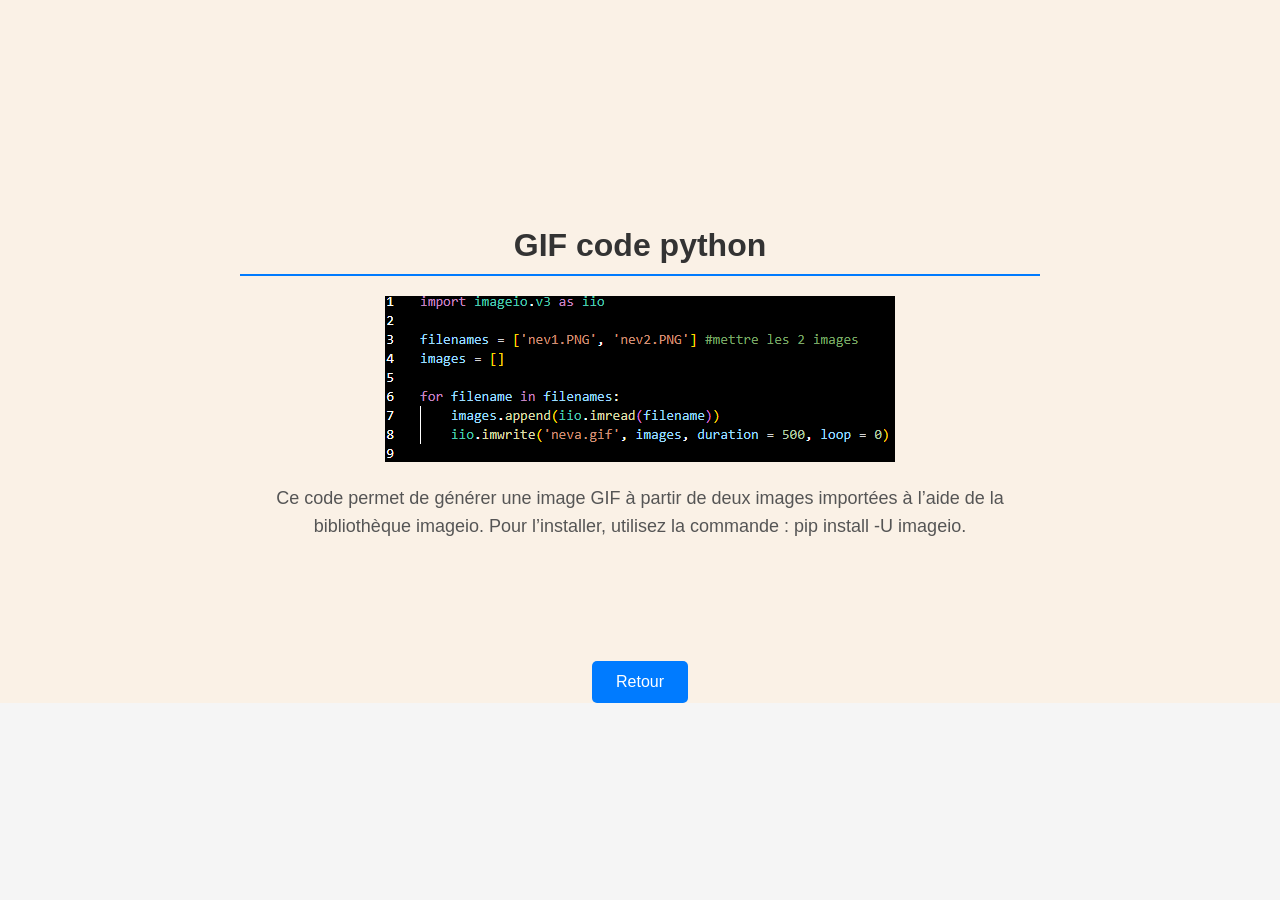
==== gif.html @ d58ad767 "n n" ====
<!DOCTYPE html>
<html lang="fr">
<head>
  <meta charset="UTF-8">
  <meta name="viewport" content="width=device-width, initial-scale=1.0">
  <title>Projet</title>
  <link rel="stylesheet" href="style.css">
  <link rel="stylesheet" href="https://cdnjs.cloudflare.com/ajax/libs/font-awesome/6.5.0/css/all.min.css">
</head>
<body>


  <main>
    <section id="pdf" style="text-align: center;">
    <h2>GIF code python</h2>
    <img src="gif.png" alt="Projet 3" style="max-width: 100%; height: auto;">
    <p>Ce code permet de générer une image GIF à partir de deux images importées à l’aide de la bibliothèque imageio. Pour l’installer, utilisez la commande : pip install -U imageio.
</p>
    </section>

<a href="index.html#projects" class="btn">Retour</a>

  </main>
---- style.css ----
/* Fichier: style.css */
body {
    font-family: 'Poppins', sans-serif; /* Changer la police de base */
    margin: 0;
    padding: 0;
    background: #f5f5f5; /* Couleur crème très légère */
    text-align: center;
    color: #333;
}

header {
    background: rgba(0, 0, 0, 0.8);
    color: white;
    padding: 20px;
    position: fixed;
    width: 100%;
    top: 0;
    left: 0;
    z-index: 1000;
    box-shadow: 0 4px 10px rgba(0, 0, 0, 0.2);
}

header h1 {
    margin: 0;
    font-size: 28px; /* Augmenter la taille du titre */
    font-weight: 600;
    padding-bottom: 10px;
}

nav ul {
    list-style: none;
    padding: 0;
    margin: 0;
    display: flex;
    justify-content: center;
}

nav ul li {
    display: inline;
    margin: 0 20px; /* Espacement plus grand */
}

nav ul li a {
    color: white;
    text-decoration: none;
    font-weight: 500;
    font-size: 16px;
    text-transform: uppercase; /* Ajouter du texte en majuscules */
    letter-spacing: 1px; /* Espacement entre les lettres */
    transition: 0.3s;
}

nav ul li a:hover {
    color: #ff9a9e;
}

main {
    padding-top: 120px; /* Ajuster le padding après l'header fixe */
    background: #faf1e6; /* Couleur crème plus douce */
    color: #333; /* Texte en gris foncé pour un bon contraste */
}

section {
    padding: 80px 20px;
    animation: fadeIn 2s ease-in-out;
    max-width: 800px;
    margin: 0 auto; /* Centrer le contenu */
}

section h2 {
    font-size: 32px;
    color: #333; /* Titres en gris foncé pour contraster sur le fond crème */
    margin-bottom: 20px;
    font-weight: 700;
}

section p {
    font-size: 18px;
    line-height: 1.6;
    color: #555; /* Couleur plus claire pour les paragraphes */
    margin-bottom: 40px;
}

.project {
    margin: 20px 0;
}

.project img {
    width: 100%;
    max-width: 400px;
    border-radius: 10px;
    box-shadow: 0 4px 8px rgba(0, 0, 0, 0.2);
    transition: transform 0.3s;
    margin-bottom: 10px;
}

.project img:hover {
    transform: scale(1.05);
}

form input {
    width: 80%;
    max-width: 400px;
    padding: 12px;
    margin: 12px 0;
    border-radius: 5px;
    border: 1px solid #ccc;
    font-size: 16px;
    transition: border 0.3s;
}

form input:focus {
    border-color: #ff9a9e; /* Changer la couleur de la bordure au focus */
    outline: none;
}

/* Fichier: style.css */
footer {
    padding: 20px;
    background: rgba(0, 0, 0, 0.8);
    color: white;
    text-align: center;
}

footer p {
    font-size: 18px;
    margin-bottom: 10px;
}

.contact-info {
    margin: 20px 0;
}

.email-link {
    font-size: 20px;
    color: #f5f5f5;
    text-decoration: none;
    display: inline-flex;
    align-items: center;
    background: #333;
    padding: 8px 15px;
    border-radius: 5px;
    box-shadow: 0 2px 5px rgba(0, 0, 0, 0.2);
    transition: all 0.3s ease;
}

.email-link i {
    margin-right: 10px; /* Espacement entre l'icône et le texte */
}

.email-link:hover {
    background-color: #ff9a9e; /* Changer la couleur de fond au survol */
    color: white; /* Changer la couleur du texte au survol */
    box-shadow: 0 4px 10px rgba(0, 0, 0, 0.3);
}

.social-links a {
    color: white;
    font-size: 24px;
    margin: 0 15px;
    transition: color 0.3s ease;
}

.social-links a:hover {
    color: #ff9a9e; /* Changer la couleur au survol */
}

}

@keyframes fadeIn {
    from { opacity: 0; transform: translateY(-20px); }
    to { opacity: 1; transform: translateY(0); }
}

/* Style pour la section "À propos de moi" */
#about {
    background: #A2C8FF; /* Bleu pastel */
    padding: 50px 20px;
    border-radius: 10px;
    margin: 40px auto;
    max-width: 1000px; /* Plus large pour mieux accueillir l'image */
    box-shadow: 0 4px 10px rgba(0, 0, 0, 0.1);
    display: flex; /* Flexbox pour aligner le texte et l'image sur la même ligne */
    justify-content: space-between;
    align-items: center;
}

#about2 {
    background: #d7e5f8; /* Bleu pastel */
    padding: 50px 20px;
    border-radius: 10px;
    margin: 40px auto;
    max-width: 1000px; /* Plus large pour mieux accueillir l'image */
    box-shadow: 0 4px 10px rgba(0, 0, 0, 0.1);
    display: flex; /* Flexbox pour aligner le texte et l'image sur la même ligne */
    justify-content: space-between;
    align-items: center;
}

.about-container {
    display: flex; /* Aligne les éléments sur la même ligne */
    justify-content: space-between;
    align-items: center;
    max-width: 100%;
}

.about-text {
    flex: 1; /* Le texte occupe la moitié gauche */
    padding-right: 30px; /* Marge entre le texte et l'image */
}

#about h2 {
    font-size: 2.5rem;
    color: #2C3E50;
    margin-bottom: 20px;
    font-weight: 600;
    text-transform: uppercase;
    letter-spacing: 2px;
    position: relative;
}

#about h2::after {
    content: "";
    position: absolute;
    bottom: -10px;
    left: 0;
    width: 50%;
    height: 4px;
    background-color: #ff9a9e;
    border-radius: 2px;
}

#about p {
    font-size: 1.2rem;
    color: #333;
    line-height: 1.6;
    margin-top: 20px;
    font-weight: 300;
    text-align: justify;
}

#about p::first-letter {
    font-size: 2rem;
    color: #2C3E50;
    font-weight: 600;
}

/* Section pour l'image */
.about-image {
    flex: 1; /* L'image occupe l'autre moitié */
    display: flex;
    justify-content: center; /* Centrer l'image horizontalement */
    align-items: center;
    padding-left: 30px; /* Un peu de marge à gauche pour l'espacement */
}

.about-image img {
    max-width: 90%; /* L'image s'adapte à la taille disponible */
    height: auto;
    border-radius: 10px;
    box-shadow: 0 6px 12px rgba(0, 0, 0, 0.2); /* Ombre autour de l'image */
    transition: transform 0.3s ease-in-out;
}

.about-image img:hover {
    transform: scale(1.05); /* Effet de zoom sur l'image */
}

/* Responsivité pour les petits écrans */
@media (max-width: 768px) {
    #about {
        flex-direction: column; /* Sur les petits écrans, les éléments se disposeront en colonne */
        padding: 30px 15px;
    }

    .about-text {
        padding-right: 0;
        text-align: center;
    }

    .about-image {
        margin-top: 20px;
        justify-content: center;
    }

    .about-image img {
        max-width: 90%; /* Réduit la taille de l'image sur les petits écrans */
    }
}
/* Séparation avec une ligne noire épaisse */
.black-separator {
    width: 100%;
    height: 75px; /* Épaisseur de la ligne (environ 2 cm) */
    background-color: #000; /* Couleur de la ligne, ici noire */
    margin: 50px 0; /* Espacement autour de la ligne */
}

/* Autres styles pour la section Mes Projets */
#projects {
    background: #f4f4f4; /* Fond gris clair */
    padding: 50px 20px;
    border-radius: 10px;
    max-width: 1000px;
    margin: 40px auto;
    box-shadow: 0 4px 10px rgba(0, 0, 0, 0.1);
}

#projects h2 {
    font-size: 2.5rem;
    color: #2C3E50;
    margin-bottom: 20px;
    font-weight: 600;
    text-transform: uppercase;
    letter-spacing: 2px;
    position: relative;
}

#projects h2::after {
    content: "";
    position: absolute;
    bottom: -10px;
    left: 0;
    width: 50%;
    height: 4px;
    background-color: #ff9a9e;
    border-radius: 2px;
}

.container {
    display: flex;
    flex-wrap: wrap;
    max-width: 1000px;
    margin: auto;
    background-color: #fff;
    border-radius: 8px;
    box-shadow: 0 2px 8px rgba(0,0,0,0.1);
    padding: 20px;
}
.column {
    flex: 1;
    padding: 20px;
    min-width: 300px;
}
h2 {
    text-align: center;
    color: #333;
    border-bottom: 2px solid #007BFF;
    padding-bottom: 10px;
    margin-bottom: 20px;
}
ul {
    list-style: none;
    padding-left: 0;
}
li {
    margin-bottom: 10px;
    padding-left: 10px;
    border-left: 4px solid #007BFF;
}

.btn {
    display: inline-block;
    padding: 12px 24px;
    font-size: 16px;
    color: white;
    background-color: #007BFF;
    border: none;
    border-radius: 5px;
    text-decoration: none;
    transition: background-color 0.3s ease;
}

.btn:hover {
    background-color: #0056b3;
}

.projects-container {
    display: flex;
    flex-wrap: wrap;
    justify-content: center;
    gap: 30px; /* Espace entre les projets */
}

.projects-grid {
    display: grid;
    grid-template-columns: repeat(auto-fit, minmax(300px, 1fr));
    gap: 40px;
    padding: 20px 0;
}

.project {
    background-color: #fff;
    padding: 20px;
    border-radius: 10px;
    box-shadow: 0 4px 10px rgba(0, 0, 0, 0.1);
    transition: transform 0.3s ease;
}

.project:hover {
    transform: translateY(-5px);
}


#parcours {
  padding: 60px 20px;
  background-color: #f9fbff;
  max-width: 900px;
  margin: 0 auto;
}

#parcours h2 {
  text-align: center;
  font-size: 2.5rem;
  margin-bottom: 50px;
  position: relative;
}

.timeline {
  position: relative;
  margin-left: 20px;
  padding-left: 30px;
  border-left: 3px solid #007BFF;
}

.timeline-item {
  position: relative;
  margin-bottom: 40px;
}

.timeline-dot {
  position: absolute;
  left: -11px;
  top: 5px;
  width: 20px;
  height: 20px;
  background-color: #007BFF;
  border-radius: 50%;
  border: 3px solid #fff;
  box-shadow: 0 0 0 3px #007BFF44;
}

.timeline-content {
  background: #fff;
  padding: 20px;
  border-radius: 8px;
  box-shadow: 0 2px 8px rgba(0, 0, 0, 0.1);
  position: relative;
}

.timeline-content h3 {
  margin-top: 0;
  color: #007BFF;
}

.timeline-date {
  font-style: italic;
  font-size: 0.9rem;
  color: #555;
}
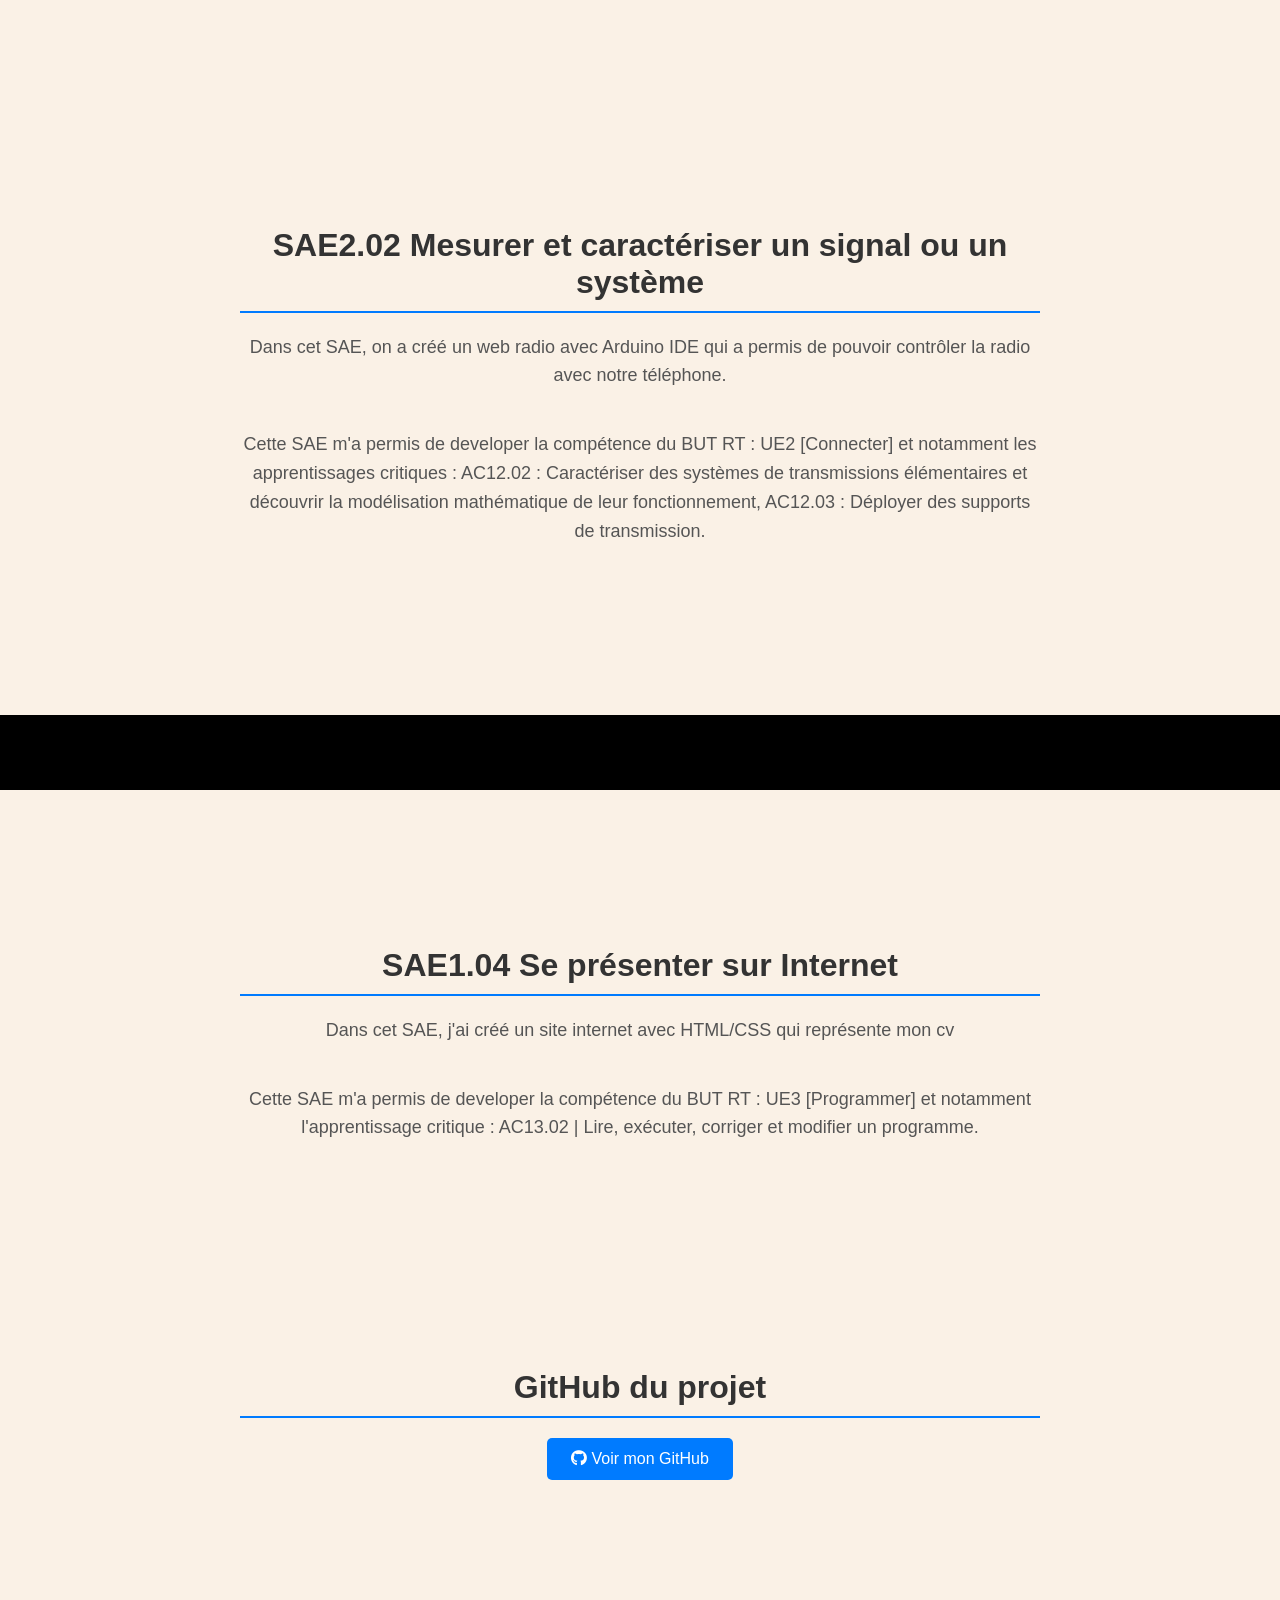
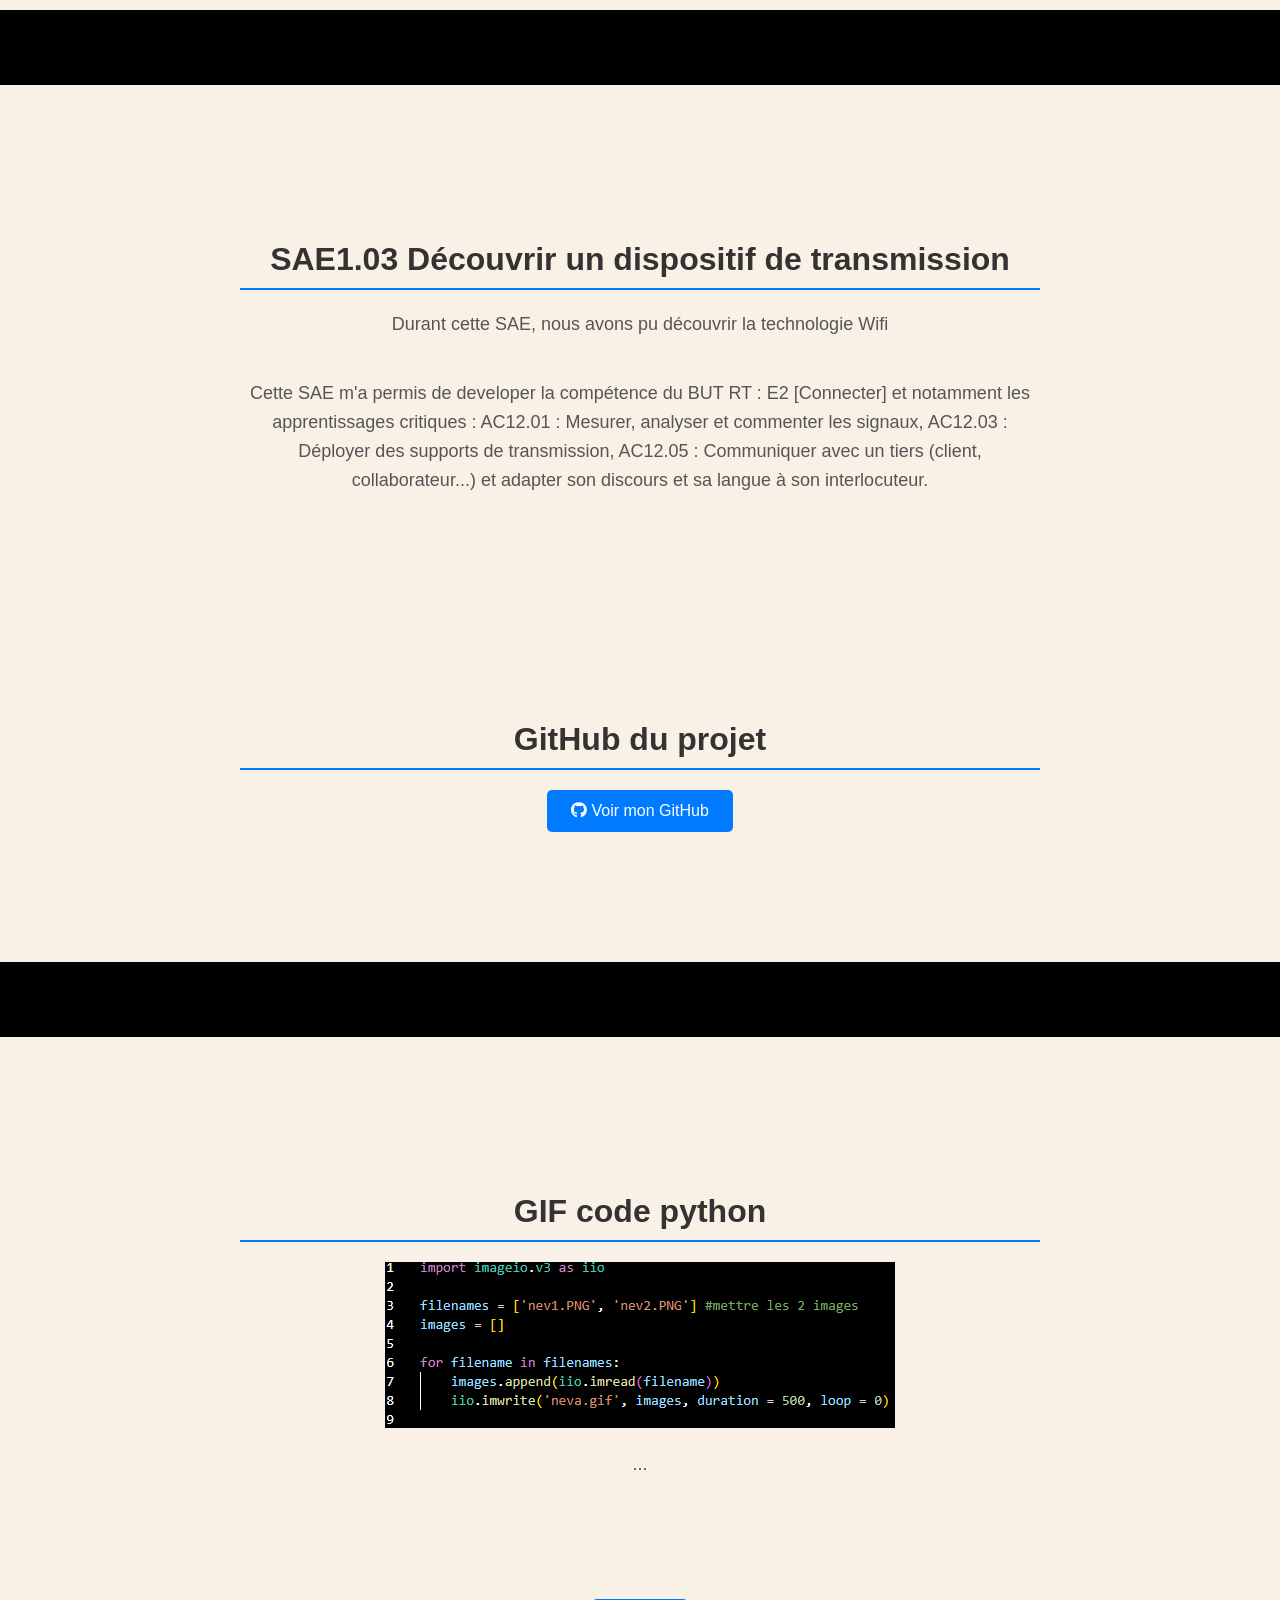
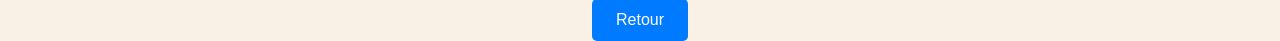
==== commit 8a3757b9: "Revise gif.html structure and content Updated content and structure for better clarity and organizat" ====
--- a/gif.html
+++ b/gif.html
@@ -1,24 +1,103 @@
 <!DOCTYPE html>
 <html lang="fr">
 <head>
-  <meta charset="UTF-8">
-  <meta name="viewport" content="width=device-width, initial-scale=1.0">
-  <title>Projet</title>
-  <link rel="stylesheet" href="style.css">
-  <link rel="stylesheet" href="https://cdnjs.cloudflare.com/ajax/libs/font-awesome/6.5.0/css/all.min.css">
+    <meta charset="UTF-8">
+    <meta name="viewport" content="width=device-width, initial-scale=1.0">
+    <title>Project/title</title>
+    <link rel="stylesheet" href="style.css">
+    <link rel="stylesheet" href="https://cdnjs.cloudflare.com/ajax/libs/font-awesome/6.5.0/css/all.min.css">
 </head>
+
 <body>
 
+<main>
 
-  <main>
-    <section id="pdf" style="text-align: center;">
-    <h2>GIF code python</h2>
-    <img src="gif.png" alt="Projet 3" style="max-width: 100%; height: auto;">
-    <p>Ce code permet de générer une image GIF à partir de deux images importées à l’aide de la bibliothèque imageio. Pour l’installer, utilisez la commande : pip install -U imageio.
+<section id="pdf" style="text-align: center;">
+<h2>SAE2.02 Mesurer et caractériser un signal ou un système</h2>
+
+<p>
+Dans cet SAE, on a créé un web radio avec Arduino IDE qui a permis de pouvoir contrôler la radio avec notre téléphone.
 </p>
-    </section>
 
-<a href="index.html#projects" class="btn">Retour</a>
+<p>
+Cette SAE m'a permis de developer la compétence du BUT RT : UE2 [Connecter] et notamment les apprentissages critiques :
+AC12.02 : Caractériser des systèmes de transmissions élémentaires et découvrir la modélisation mathématique de leur fonctionnement,
+AC12.03 : Déployer des supports de transmission.
+</p>
 
-  </main>
+</section>
 
+<div class="black-separator"></div>
+
+<section id="pdf" style="text-align: center;">
+<h2>SAE1.04 Se présenter sur Internet</h2>
+
+<p>
+Dans cet SAE, j'ai créé un site internet avec HTML/CSS qui représente mon cv
+</p>
+
+<p>
+Cette SAE m'a permis de developer la compétence du BUT RT : UE3 [Programmer] et notamment l'apprentissage critique :
+AC13.02 | Lire, exécuter, corriger et modifier un programme.
+</p>
+
+</section>
+
+<section id="github">
+
+<h2>GitHub du projet</h2>
+
+<a class="btn" href="https://github.com/Enes3868/CV" target="_blank">
+<i class="fab fa-github"></i>
+Voir mon GitHub
+</a>
+
+</section>
+
+<div class="black-separator"></div>
+
+<section id="pdf" style="text-align: center;">
+<h2>SAE1.03 Découvrir un dispositif de transmission</h2>
+
+<p>
+Durant cette SAE, nous avons pu découvrir la technologie Wifi
+</p>
+
+<p>
+Cette SAE m'a permis de developer la compétence du BUT RT : E2 [Connecter] et notamment les apprentissages critiques :
+AC12.01 : Mesurer, analyser et commenter les signaux,
+AC12.03 : Déployer des supports de transmission,
+AC12.05 : Communiquer avec un tiers (client, collaborateur...) et adapter son discours et sa langue à son interlocuteur.
+</p>
+
+</section>
+
+<section id="github">
+
+<h2>GitHub du projet</h2>
+
+<a class="btn" href="https://github.com/NolanHoarau/Acrylic" target="_blank">
+<i class="fab fa-github"></i>
+Voir mon GitHub
+</a>
+
+</section>
+
+<div class="black-separator"></div>
+
+<section id="pdf" style="text-align: center;">
+
+<h2>GIF code python</h2>
+
+<img src="gif.png" alt="Projet 3" style="max-width: 100%; height: auto;">
+
+<p>...</p>
+
+</section>
+
+<a class="btn" href="index.html#projects">Retour</a>
+
+</main>
+
+</body>
+</html>
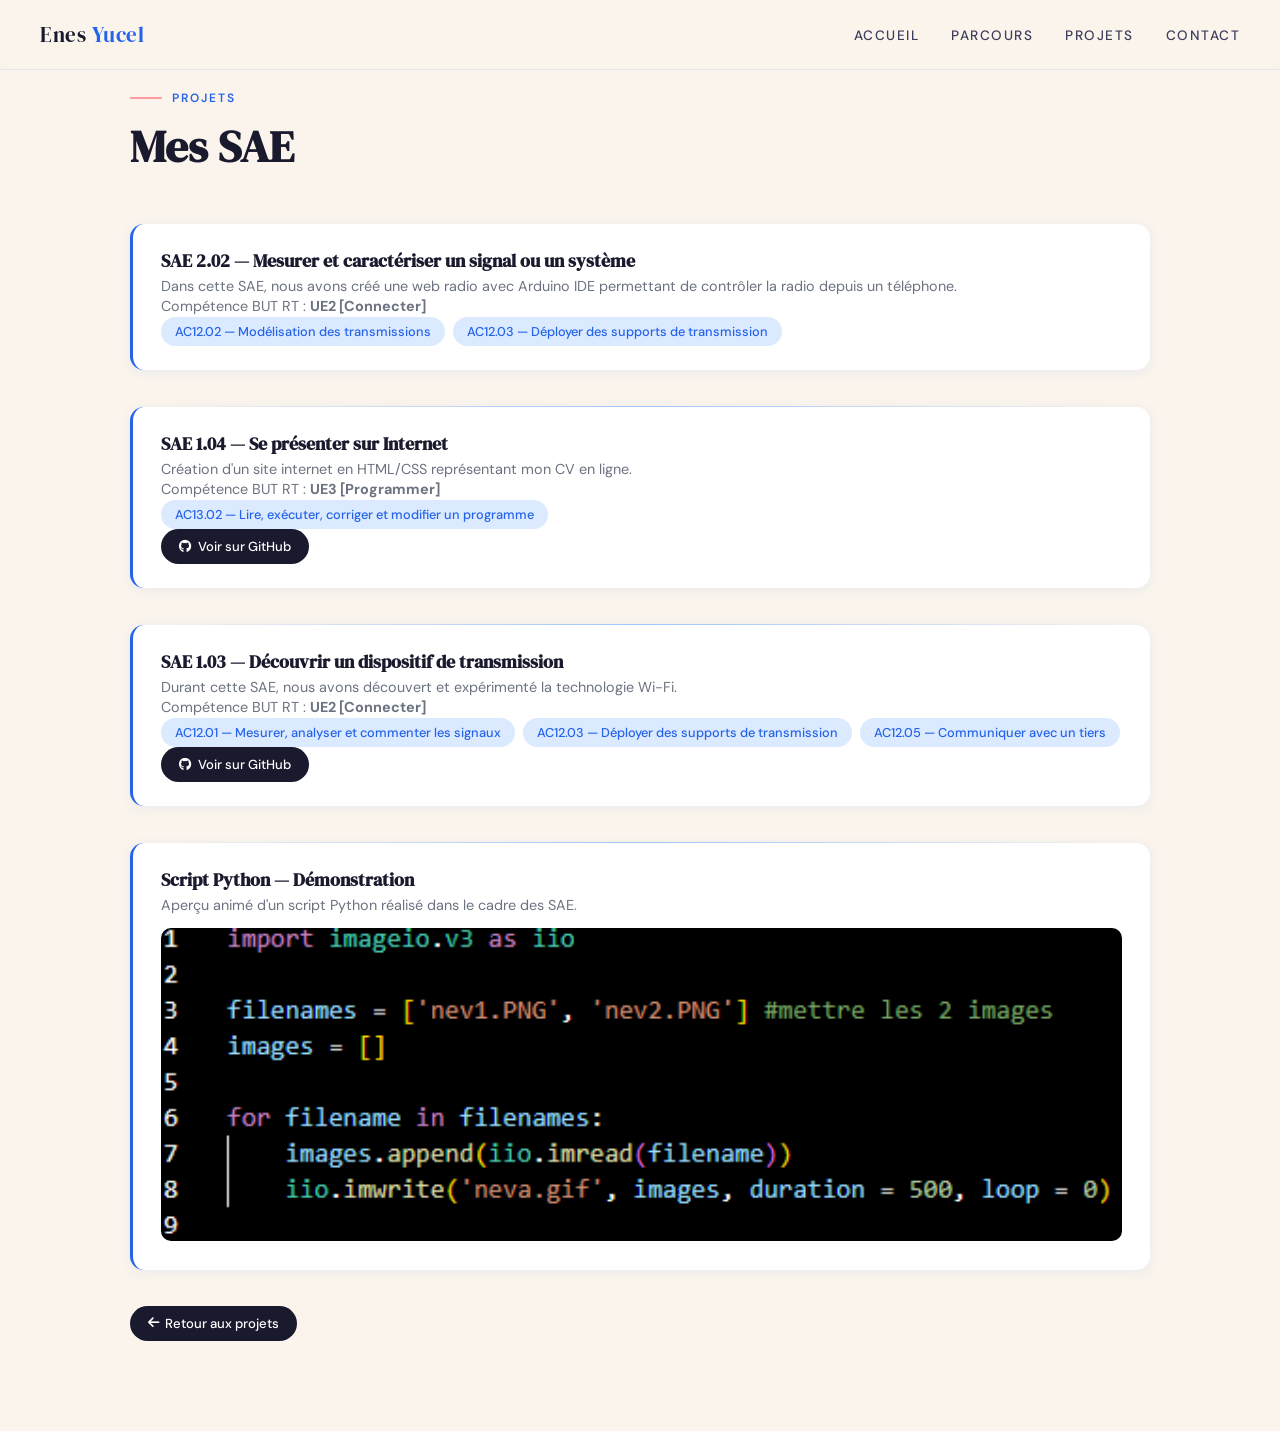
==== commit 4622d6d4: "Update gif.html" ====
--- a/gif.html
+++ b/gif.html
@@ -3,101 +3,117 @@
 <head>
     <meta charset="UTF-8">
     <meta name="viewport" content="width=device-width, initial-scale=1.0">
-    <title>Project/title</title>
+    <title>Projets SAE — Portfolio</title>
     <link rel="stylesheet" href="style.css">
+    <link rel="preconnect" href="https://fonts.googleapis.com">
+    <link rel="preconnect" href="https://fonts.gstatic.com" crossorigin>
+    <link href="https://fonts.googleapis.com/css2?family=DM+Sans:wght@400;500;600&family=DM+Serif+Display:ital@0;1&display=swap" rel="stylesheet">
     <link rel="stylesheet" href="https://cdnjs.cloudflare.com/ajax/libs/font-awesome/6.5.0/css/all.min.css">
 </head>
-
 <body>
 
-<main>
+    <header id="site-header">
+        <div class="logo">Enes <span>Yucel</span></div>
+        <nav>
+            <ul>
+                <li><a href="index.html">Accueil</a></li>
+                <li><a href="index.html#parcours">Parcours</a></li>
+                <li><a href="index.html#projects">Projets</a></li>
+                <li><a href="index.html#contact">Contact</a></li>
+            </ul>
+        </nav>
+    </header>
 
-<section id="pdf" style="text-align: center;">
-<h2>SAE2.02 Mesurer et caractériser un signal ou un système</h2>
+    <main>
+        <div class="section-wrap">
 
-<p>
-Dans cet SAE, on a créé un web radio avec Arduino IDE qui a permis de pouvoir contrôler la radio avec notre téléphone.
-</p>
+            <div class="section-label">Projets</div>
+            <h2 class="section-title">Mes SAE</h2>
 
-<p>
-Cette SAE m'a permis de developer la compétence du BUT RT : UE2 [Connecter] et notamment les apprentissages critiques :
-AC12.02 : Caractériser des systèmes de transmissions élémentaires et découvrir la modélisation mathématique de leur fonctionnement,
-AC12.03 : Déployer des supports de transmission.
-</p>
+            <!-- SAE 2.02 -->
+            <div class="tl-item reveal">
+                <div class="tl-card">
+                    <h3>SAE 2.02 — Mesurer et caractériser un signal ou un système</h3>
+                    <p>Dans cette SAE, nous avons créé une web radio avec Arduino IDE permettant de contrôler la radio depuis un téléphone.</p>
+                    <p>Compétence BUT RT : <strong>UE2 [Connecter]</strong></p>
+                    <div class="pills">
+                        <span class="pill">AC12.02 — Modélisation des transmissions</span>
+                        <span class="pill">AC12.03 — Déployer des supports de transmission</span>
+                    </div>
+                </div>
+            </div>
 
-</section>
+            <div class="divider"></div>
 
-<div class="black-separator"></div>
+            <!-- SAE 1.04 -->
+            <div class="tl-item reveal">
+                <div class="tl-card">
+                    <h3>SAE 1.04 — Se présenter sur Internet</h3>
+                    <p>Création d'un site internet en HTML/CSS représentant mon CV en ligne.</p>
+                    <p>Compétence BUT RT : <strong>UE3 [Programmer]</strong></p>
+                    <div class="pills">
+                        <span class="pill">AC13.02 — Lire, exécuter, corriger et modifier un programme</span>
+                    </div>
+                    <a class="btn" href="https://github.com/Enes3868/CV" target="_blank">
+                        <i class="fab fa-github"></i> Voir sur GitHub
+                    </a>
+                </div>
+            </div>
 
-<section id="pdf" style="text-align: center;">
-<h2>SAE1.04 Se présenter sur Internet</h2>
+            <div class="divider"></div>
 
-<p>
-Dans cet SAE, j'ai créé un site internet avec HTML/CSS qui représente mon cv
-</p>
+            <!-- SAE 1.03 -->
+            <div class="tl-item reveal">
+                <div class="tl-card">
+                    <h3>SAE 1.03 — Découvrir un dispositif de transmission</h3>
+                    <p>Durant cette SAE, nous avons découvert et expérimenté la technologie Wi-Fi.</p>
+                    <p>Compétence BUT RT : <strong>UE2 [Connecter]</strong></p>
+                    <div class="pills">
+                        <span class="pill">AC12.01 — Mesurer, analyser et commenter les signaux</span>
+                        <span class="pill">AC12.03 — Déployer des supports de transmission</span>
+                        <span class="pill">AC12.05 — Communiquer avec un tiers</span>
+                    </div>
+                    <a class="btn" href="https://github.com/NolanHoarau/Acrylic" target="_blank">
+                        <i class="fab fa-github"></i> Voir sur GitHub
+                    </a>
+                </div>
+            </div>
 
-<p>
-Cette SAE m'a permis de developer la compétence du BUT RT : UE3 [Programmer] et notamment l'apprentissage critique :
-AC13.02 | Lire, exécuter, corriger et modifier un programme.
-</p>
+            <div class="divider"></div>
 
-</section>
+            <!-- GIF Python -->
+            <div class="tl-item reveal">
+                <div class="tl-card">
+                    <h3>Script Python — Démonstration</h3>
+                    <p>Aperçu animé d'un script Python réalisé dans le cadre des SAE.</p>
+                    <img src="gif.png" alt="Démonstration code Python" style="width:100%;height:auto;border-radius:10px;margin-top:12px;">
+                </div>
+            </div>
 
-<section id="github">
+            <a class="btn" href="index.html#projects">
+                <i class="fas fa-arrow-left"></i> Retour aux projets
+            </a>
 
-<h2>GitHub du projet</h2>
+        </div>
+    </main>
 
-<a class="btn" href="https://github.com/Enes3868/CV" target="_blank">
-<i class="fab fa-github"></i>
-Voir mon GitHub
-</a>
+    <script>
+        const header = document.getElementById('site-header');
+        window.addEventListener('scroll', () => {
+            header.classList.toggle('scrolled', window.scrollY > 10);
+        });
 
-</section>
+        const observer = new IntersectionObserver((entries) => {
+            entries.forEach(e => {
+                if (e.isIntersecting) {
+                    e.target.classList.add('visible');
+                    observer.unobserve(e.target);
+                }
+            });
+        }, { threshold: 0.12 });
 
-<div class="black-separator"></div>
-
-<section id="pdf" style="text-align: center;">
-<h2>SAE1.03 Découvrir un dispositif de transmission</h2>
-
-<p>
-Durant cette SAE, nous avons pu découvrir la technologie Wifi
-</p>
-
-<p>
-Cette SAE m'a permis de developer la compétence du BUT RT : E2 [Connecter] et notamment les apprentissages critiques :
-AC12.01 : Mesurer, analyser et commenter les signaux,
-AC12.03 : Déployer des supports de transmission,
-AC12.05 : Communiquer avec un tiers (client, collaborateur...) et adapter son discours et sa langue à son interlocuteur.
-</p>
-
-</section>
-
-<section id="github">
-
-<h2>GitHub du projet</h2>
-
-<a class="btn" href="https://github.com/NolanHoarau/Acrylic" target="_blank">
-<i class="fab fa-github"></i>
-Voir mon GitHub
-</a>
-
-</section>
-
-<div class="black-separator"></div>
-
-<section id="pdf" style="text-align: center;">
-
-<h2>GIF code python</h2>
-
-<img src="gif.png" alt="Projet 3" style="max-width: 100%; height: auto;">
-
-<p>...</p>
-
-</section>
-
-<a class="btn" href="index.html#projects">Retour</a>
-
-</main>
+        document.querySelectorAll('.reveal').forEach(el => observer.observe(el));
+    </script>
 
 </body>
 </html>
--- a/style.css
+++ b/style.css
@@ -1,460 +1,554 @@
-/* Fichier: style.css */
+/* ===================================================
+   style.css — Portfolio Huseyin-Enes YUCEL
+   Fichier CSS global, importé par toutes les pages
+   =================================================== */
+
+/* ===== RESET & VARIABLES ===== */
+*, *::before, *::after { box-sizing: border-box; margin: 0; padding: 0; }
+
+:root {
+    --cream:      #faf4ec;
+    --cream-dark: #f0e8d8;
+    --blue-light: #A2C8FF;
+    --blue:       #2563EB;
+    --blue-mid:   #3b82f6;
+    --blue-pale:  #dbeafe;
+    --pink:       #ff9a9e;
+    --pink-dark:  #f06070;
+    --ink:        #1a1a2e;
+    --ink-soft:   #3d3d5c;
+    --muted:      #6b7280;
+    --white:      #ffffff;
+    --radius:     14px;
+    --shadow:     0 8px 32px rgba(37,99,235,.12);
+}
+
+html { scroll-behavior: smooth; }
+
 body {
-    font-family: 'Poppins', sans-serif; /* Changer la police de base */
-    margin: 0;
-    padding: 0;
-    background: #f5f5f5; /* Couleur crème très légère */
-    text-align: center;
-    color: #333;
-}
-
+    font-family: 'DM Sans', sans-serif;
+    background: var(--cream);
+    color: var(--ink);
+    overflow-x: hidden;
+}
+
+/* ===== NAV ===== */
 header {
-    background: rgba(0, 0, 0, 0.8);
-    color: white;
-    padding: 20px;
     position: fixed;
-    width: 100%;
-    top: 0;
-    left: 0;
+    top: 0; left: 0; right: 0;
     z-index: 1000;
-    box-shadow: 0 4px 10px rgba(0, 0, 0, 0.2);
-}
-
-header h1 {
-    margin: 0;
-    font-size: 28px; /* Augmenter la taille du titre */
-    font-weight: 600;
-    padding-bottom: 10px;
-}
+    padding: 0 40px;
+    height: 70px;
+    display: flex;
+    align-items: center;
+    justify-content: space-between;
+    background: rgba(250,244,236,.85);
+    backdrop-filter: blur(16px);
+    border-bottom: 1px solid rgba(37,99,235,.1);
+    transition: box-shadow .3s;
+}
+
+header.scrolled { box-shadow: 0 4px 20px rgba(0,0,0,.08); }
+
+.logo {
+    font-family: 'DM Serif Display', serif;
+    font-size: 1.3rem;
+    color: var(--ink);
+    letter-spacing: .5px;
+}
+.logo span { color: var(--blue); }
 
 nav ul {
     list-style: none;
-    padding: 0;
-    margin: 0;
+    display: flex;
+    gap: 32px;
+}
+
+nav a {
+    text-decoration: none;
+    font-size: .85rem;
+    font-weight: 500;
+    text-transform: uppercase;
+    letter-spacing: 1.5px;
+    color: var(--ink-soft);
+    position: relative;
+    transition: color .25s;
+}
+
+nav a::after {
+    content: '';
+    position: absolute;
+    bottom: -3px; left: 0;
+    width: 0; height: 2px;
+    background: var(--pink);
+    border-radius: 2px;
+    transition: width .3s ease;
+}
+
+nav a:hover { color: var(--blue); }
+nav a:hover::after { width: 100%; }
+
+/* ===== HERO ===== */
+#hero {
+    min-height: 100vh;
+    display: grid;
+    grid-template-columns: 1fr 1fr;
+    align-items: center;
+    gap: 60px;
+    max-width: 1100px;
+    margin: 0 auto;
+    padding: 120px 40px 80px;
+}
+
+.hero-text { animation: slideUp .8s ease both; }
+
+.hero-tag {
+    display: inline-flex;
+    align-items: center;
+    gap: 8px;
+    background: var(--blue-pale);
+    color: var(--blue);
+    font-size: .78rem;
+    font-weight: 600;
+    text-transform: uppercase;
+    letter-spacing: 1.5px;
+    padding: 6px 14px;
+    border-radius: 999px;
+    margin-bottom: 24px;
+}
+
+.hero-tag::before {
+    content: '';
+    width: 6px; height: 6px;
+    background: var(--blue-mid);
+    border-radius: 50%;
+}
+
+.hero-text h1 {
+    font-family: 'DM Serif Display', serif;
+    font-size: clamp(2.4rem, 5vw, 3.8rem);
+    line-height: 1.15;
+    color: var(--ink);
+    margin-bottom: 20px;
+}
+
+.hero-text h1 em {
+    font-style: italic;
+    color: var(--blue);
+}
+
+.hero-text p {
+    font-size: 1.05rem;
+    line-height: 1.7;
+    color: var(--muted);
+    max-width: 440px;
+    margin-bottom: 36px;
+}
+
+.hero-cta {
+    display: inline-flex;
+    align-items: center;
+    gap: 10px;
+    background: var(--ink);
+    color: var(--white);
+    text-decoration: none;
+    font-size: .9rem;
+    font-weight: 500;
+    padding: 14px 28px;
+    border-radius: 999px;
+    transition: background .3s, transform .3s;
+}
+
+.hero-cta:hover { background: var(--blue); transform: translateY(-2px); }
+
+.hero-image-wrap {
     display: flex;
     justify-content: center;
-}
-
-nav ul li {
-    display: inline;
-    margin: 0 20px; /* Espacement plus grand */
-}
-
-nav ul li a {
-    color: white;
-    text-decoration: none;
-    font-weight: 500;
-    font-size: 16px;
-    text-transform: uppercase; /* Ajouter du texte en majuscules */
-    letter-spacing: 1px; /* Espacement entre les lettres */
-    transition: 0.3s;
-}
-
-nav ul li a:hover {
-    color: #ff9a9e;
-}
-
-main {
-    padding-top: 120px; /* Ajuster le padding après l'header fixe */
-    background: #faf1e6; /* Couleur crème plus douce */
-    color: #333; /* Texte en gris foncé pour un bon contraste */
-}
-
-section {
-    padding: 80px 20px;
-    animation: fadeIn 2s ease-in-out;
-    max-width: 800px;
-    margin: 0 auto; /* Centrer le contenu */
-}
-
-section h2 {
-    font-size: 32px;
-    color: #333; /* Titres en gris foncé pour contraster sur le fond crème */
-    margin-bottom: 20px;
-    font-weight: 700;
-}
-
-section p {
-    font-size: 18px;
-    line-height: 1.6;
-    color: #555; /* Couleur plus claire pour les paragraphes */
-    margin-bottom: 40px;
-}
-
-.project {
-    margin: 20px 0;
-}
-
-.project img {
+    align-items: center;
+    animation: slideUp .8s .2s ease both;
+}
+
+.hero-image-wrap img {
     width: 100%;
-    max-width: 400px;
-    border-radius: 10px;
-    box-shadow: 0 4px 8px rgba(0, 0, 0, 0.2);
-    transition: transform 0.3s;
-    margin-bottom: 10px;
-}
-
-.project img:hover {
-    transform: scale(1.05);
-}
-
-form input {
-    width: 80%;
-    max-width: 400px;
-    padding: 12px;
-    margin: 12px 0;
-    border-radius: 5px;
-    border: 1px solid #ccc;
-    font-size: 16px;
-    transition: border 0.3s;
-}
-
-form input:focus {
-    border-color: #ff9a9e; /* Changer la couleur de la bordure au focus */
-    outline: none;
-}
-
-/* Fichier: style.css */
-footer {
-    padding: 20px;
-    background: rgba(0, 0, 0, 0.8);
-    color: white;
-    text-align: center;
-}
-
-footer p {
-    font-size: 18px;
-    margin-bottom: 10px;
-}
-
-.contact-info {
-    margin: 20px 0;
-}
-
-.email-link {
-    font-size: 20px;
-    color: #f5f5f5;
-    text-decoration: none;
-    display: inline-flex;
-    align-items: center;
-    background: #333;
-    padding: 8px 15px;
-    border-radius: 5px;
-    box-shadow: 0 2px 5px rgba(0, 0, 0, 0.2);
-    transition: all 0.3s ease;
-}
-
-.email-link i {
-    margin-right: 10px; /* Espacement entre l'icône et le texte */
-}
-
-.email-link:hover {
-    background-color: #ff9a9e; /* Changer la couleur de fond au survol */
-    color: white; /* Changer la couleur du texte au survol */
-    box-shadow: 0 4px 10px rgba(0, 0, 0, 0.3);
-}
-
-.social-links a {
-    color: white;
-    font-size: 24px;
-    margin: 0 15px;
-    transition: color 0.3s ease;
-}
-
-.social-links a:hover {
-    color: #ff9a9e; /* Changer la couleur au survol */
-}
-
-}
-
-@keyframes fadeIn {
-    from { opacity: 0; transform: translateY(-20px); }
-    to { opacity: 1; transform: translateY(0); }
-}
-
-/* Style pour la section "À propos de moi" */
-#about {
-    background: #A2C8FF; /* Bleu pastel */
-    padding: 50px 20px;
-    border-radius: 10px;
-    margin: 40px auto;
-    max-width: 1000px; /* Plus large pour mieux accueillir l'image */
-    box-shadow: 0 4px 10px rgba(0, 0, 0, 0.1);
-    display: flex; /* Flexbox pour aligner le texte et l'image sur la même ligne */
-    justify-content: space-between;
-    align-items: center;
-}
-
-#about2 {
-    background: #d7e5f8; /* Bleu pastel */
-    padding: 50px 20px;
-    border-radius: 10px;
-    margin: 40px auto;
-    max-width: 1000px; /* Plus large pour mieux accueillir l'image */
-    box-shadow: 0 4px 10px rgba(0, 0, 0, 0.1);
-    display: flex; /* Flexbox pour aligner le texte et l'image sur la même ligne */
-    justify-content: space-between;
-    align-items: center;
-}
-
-.about-container {
-    display: flex; /* Aligne les éléments sur la même ligne */
-    justify-content: space-between;
-    align-items: center;
-    max-width: 100%;
-}
-
-.about-text {
-    flex: 1; /* Le texte occupe la moitié gauche */
-    padding-right: 30px; /* Marge entre le texte et l'image */
-}
-
-#about h2 {
-    font-size: 2.5rem;
-    color: #2C3E50;
-    margin-bottom: 20px;
+    max-width: 380px;
+    border-radius: 24px;
+    box-shadow: var(--shadow);
+    border: 4px solid var(--white);
+    transition: transform .4s;
+}
+
+.hero-image-wrap img:hover { transform: scale(1.03) rotate(1deg); }
+
+/* ===== SECTION SHARED ===== */
+.section-wrap {
+    max-width: 1100px;
+    margin: 0 auto;
+    padding: 90px 40px;
+}
+
+.section-label {
+    display: flex;
+    align-items: center;
+    gap: 10px;
+    font-size: .75rem;
     font-weight: 600;
     text-transform: uppercase;
     letter-spacing: 2px;
+    color: var(--blue);
+    margin-bottom: 14px;
+}
+
+.section-label::before {
+    content: '';
+    width: 32px; height: 2px;
+    background: var(--pink);
+    border-radius: 2px;
+}
+
+.section-title {
+    font-family: 'DM Serif Display', serif;
+    font-size: clamp(1.8rem, 3.5vw, 2.8rem);
+    color: var(--ink);
+    margin-bottom: 50px;
+    line-height: 1.2;
+}
+
+/* ===== DIVIDER ===== */
+.divider {
+    height: 1px;
+    background: linear-gradient(90deg, transparent, var(--blue-light), transparent);
+    margin: 0 40px;
+}
+
+/* ===== PARCOURS ===== */
+#parcours { background: var(--cream); }
+
+.timeline {
     position: relative;
-}
-
-#about h2::after {
-    content: "";
+    padding-left: 48px;
+}
+
+.timeline::before {
+    content: '';
     position: absolute;
-    bottom: -10px;
+    left: 10px; top: 0; bottom: 0;
+    width: 2px;
+    background: linear-gradient(180deg, var(--blue), var(--blue-light));
+    border-radius: 2px;
+}
+
+.tl-item {
+    position: relative;
+    margin-bottom: 36px;
+    opacity: 0;
+    transform: translateX(-20px);
+    animation: slideRight .6s ease forwards;
+}
+
+.tl-item:nth-child(1) { animation-delay: .1s; }
+.tl-item:nth-child(2) { animation-delay: .25s; }
+.tl-item:nth-child(3) { animation-delay: .4s; }
+
+.tl-dot {
+    position: absolute;
+    left: -42px; top: 16px;
+    width: 20px; height: 20px;
+    background: var(--blue);
+    border-radius: 50%;
+    border: 3px solid var(--cream);
+    box-shadow: 0 0 0 3px var(--blue-light);
+}
+
+.tl-card {
+    background: var(--white);
+    padding: 24px 28px;
+    border-radius: var(--radius);
+    box-shadow: 0 2px 12px rgba(37,99,235,.08);
+    border-left: 3px solid var(--blue);
+    transition: transform .3s, box-shadow .3s;
+}
+
+.tl-card:hover {
+    transform: translateX(6px);
+    box-shadow: var(--shadow);
+}
+
+.tl-card h3 {
+    font-family: 'DM Serif Display', serif;
+    font-size: 1.15rem;
+    color: var(--ink);
+    margin-bottom: 4px;
+}
+
+.tl-card p { font-size: .9rem; color: var(--muted); margin: 2px 0; }
+
+.tl-date {
+    display: inline-block;
+    background: var(--blue-pale);
+    color: var(--blue);
+    font-size: .75rem;
+    font-weight: 600;
+    padding: 3px 10px;
+    border-radius: 999px;
+    margin-top: 8px;
+}
+
+/* ===== COMPÉTENCES ===== */
+#comp { background: var(--cream-dark); }
+
+.comp-grid {
+    display: grid;
+    grid-template-columns: 1fr 1fr;
+    gap: 24px;
+}
+
+.comp-card {
+    background: var(--white);
+    border-radius: var(--radius);
+    padding: 28px 32px;
+    box-shadow: 0 2px 12px rgba(0,0,0,.06);
+    transition: transform .3s, box-shadow .3s;
+}
+
+.comp-card:hover {
+    transform: translateY(-4px);
+    box-shadow: var(--shadow);
+}
+
+.comp-card h2 {
+    font-family: 'DM Serif Display', serif;
+    font-size: 1.5rem;
+    color: var(--ink);
+    margin-bottom: 20px;
+    border-bottom: 2px solid var(--blue-pale);
+    padding-bottom: 10px;
+    text-align: left;
+}
+
+.comp-card h3 {
+    font-size: .75rem;
+    font-weight: 600;
+    text-transform: uppercase;
+    letter-spacing: 1.5px;
+    color: var(--blue);
+    margin: 16px 0 8px;
+}
+
+.comp-card ul { list-style: none; }
+
+.comp-card li {
+    font-size: .85rem;
+    color: var(--ink-soft);
+    padding: 6px 0 6px 14px;
+    border-left: none;
+    position: relative;
+    line-height: 1.5;
+    border-bottom: 1px solid #f0f0f8;
+}
+
+.comp-card li::before {
+    content: '→';
+    position: absolute;
     left: 0;
-    width: 50%;
-    height: 4px;
-    background-color: #ff9a9e;
-    border-radius: 2px;
-}
-
-#about p {
-    font-size: 1.2rem;
-    color: #333;
-    line-height: 1.6;
-    margin-top: 20px;
-    font-weight: 300;
-    text-align: justify;
-}
-
-#about p::first-letter {
-    font-size: 2rem;
-    color: #2C3E50;
-    font-weight: 600;
-}
-
-/* Section pour l'image */
-.about-image {
-    flex: 1; /* L'image occupe l'autre moitié */
+    color: var(--pink);
+    font-size: .75rem;
+}
+
+/* ===== SKILLS PILLS ===== */
+.skills-grid {
+    display: grid;
+    grid-template-columns: 1fr 1fr;
+    gap: 24px;
+    margin-top: 24px;
+}
+
+.skills-card {
+    background: var(--white);
+    border-radius: var(--radius);
+    padding: 28px 32px;
+    box-shadow: 0 2px 12px rgba(0,0,0,.06);
+}
+
+.skills-card h2 {
+    font-family: 'DM Serif Display', serif;
+    font-size: 1.4rem;
+    color: var(--ink);
+    margin-bottom: 18px;
+    text-align: left;
+}
+
+.pills {
     display: flex;
-    justify-content: center; /* Centrer l'image horizontalement */
-    align-items: center;
-    padding-left: 30px; /* Un peu de marge à gauche pour l'espacement */
-}
-
-.about-image img {
-    max-width: 90%; /* L'image s'adapte à la taille disponible */
-    height: auto;
-    border-radius: 10px;
-    box-shadow: 0 6px 12px rgba(0, 0, 0, 0.2); /* Ombre autour de l'image */
-    transition: transform 0.3s ease-in-out;
-}
-
-.about-image img:hover {
-    transform: scale(1.05); /* Effet de zoom sur l'image */
-}
-
-/* Responsivité pour les petits écrans */
+    flex-wrap: wrap;
+    gap: 8px;
+}
+
+.pill {
+    background: var(--blue-pale);
+    color: var(--blue);
+    font-size: .8rem;
+    font-weight: 500;
+    padding: 6px 14px;
+    border-radius: 999px;
+    transition: background .2s, color .2s;
+}
+
+.pill:hover { background: var(--blue); color: var(--white); }
+
+.pill.soft { background: #fce7e9; color: var(--pink-dark); }
+.pill.soft:hover { background: var(--pink-dark); color: var(--white); }
+
+/* ===== PROJETS ===== */
+#projects { background: var(--cream); }
+
+.projects-grid {
+    display: grid;
+    grid-template-columns: repeat(auto-fill, minmax(300px, 1fr));
+    gap: 28px;
+}
+
+.project-card {
+    background: var(--white);
+    border-radius: var(--radius);
+    overflow: hidden;
+    box-shadow: 0 2px 12px rgba(0,0,0,.07);
+    transition: transform .3s, box-shadow .3s;
+}
+
+.project-card:hover {
+    transform: translateY(-6px);
+    box-shadow: var(--shadow);
+}
+
+.project-img-wrap {
+    overflow: hidden;
+    height: 180px;
+    background: var(--blue-pale);
+}
+
+.project-img-wrap img {
+    width: 100%;
+    height: 100%;
+    object-fit: cover;
+    transition: transform .5s ease;
+}
+
+.project-card:hover .project-img-wrap img { transform: scale(1.08); }
+
+.project-body { padding: 20px 24px; }
+
+.project-body p {
+    font-size: .9rem;
+    color: var(--muted);
+    margin-bottom: 16px;
+    line-height: 1.5;
+}
+
+/* ===== BOUTON ===== */
+.btn {
+    display: inline-flex;
+    align-items: center;
+    gap: 6px;
+    background: var(--ink);
+    color: var(--white);
+    text-decoration: none;
+    font-size: .82rem;
+    font-weight: 500;
+    padding: 9px 18px;
+    border-radius: 999px;
+    transition: background .25s, transform .25s;
+}
+
+.btn:hover { background: var(--blue); transform: translateX(3px); }
+
+/* ===== FOOTER / CONTACT ===== */
+footer {
+    background: var(--ink);
+    color: var(--white);
+    padding: 60px 40px 40px;
+    text-align: center;
+}
+
+footer .foot-title {
+    font-family: 'DM Serif Display', serif;
+    font-size: 1.8rem;
+    margin-bottom: 6px;
+}
+
+footer .foot-sub {
+    font-size: .9rem;
+    color: rgba(255,255,255,.5);
+    margin-bottom: 36px;
+}
+
+.contact-links {
+    display: flex;
+    justify-content: center;
+    gap: 16px;
+    flex-wrap: wrap;
+    margin-bottom: 50px;
+}
+
+.email-link {
+    display: inline-flex;
+    align-items: center;
+    gap: 10px;
+    background: rgba(255,255,255,.08);
+    color: var(--white);
+    text-decoration: none;
+    padding: 12px 22px;
+    border-radius: 999px;
+    font-size: .88rem;
+    border: 1px solid rgba(255,255,255,.12);
+    transition: background .3s, transform .3s;
+}
+
+.email-link:hover {
+    background: var(--blue);
+    transform: translateY(-2px);
+}
+
+.email-link svg { width: 16px; height: 16px; fill: currentColor; }
+
+footer .copy {
+    font-size: .75rem;
+    color: rgba(255,255,255,.3);
+}
+
+/* ===== ANIMATIONS ===== */
+@keyframes slideUp {
+    from { opacity: 0; transform: translateY(30px); }
+    to   { opacity: 1; transform: translateY(0); }
+}
+
+@keyframes slideRight {
+    from { opacity: 0; transform: translateX(-20px); }
+    to   { opacity: 1; transform: translateX(0); }
+}
+
+/* ===== SCROLL REVEAL ===== */
+.reveal {
+    opacity: 0;
+    transform: translateY(24px);
+    transition: opacity .6s ease, transform .6s ease;
+}
+.reveal.visible {
+    opacity: 1;
+    transform: none;
+}
+
+/* ===== RESPONSIVE ===== */
 @media (max-width: 768px) {
-    #about {
-        flex-direction: column; /* Sur les petits écrans, les éléments se disposeront en colonne */
-        padding: 30px 15px;
-    }
-
-    .about-text {
-        padding-right: 0;
+    #hero {
+        grid-template-columns: 1fr;
+        padding: 100px 24px 60px;
         text-align: center;
     }
-
-    .about-image {
-        margin-top: 20px;
-        justify-content: center;
-    }
-
-    .about-image img {
-        max-width: 90%; /* Réduit la taille de l'image sur les petits écrans */
-    }
-}
-/* Séparation avec une ligne noire épaisse */
-.black-separator {
-    width: 100%;
-    height: 75px; /* Épaisseur de la ligne (environ 2 cm) */
-    background-color: #000; /* Couleur de la ligne, ici noire */
-    margin: 50px 0; /* Espacement autour de la ligne */
-}
-
-/* Autres styles pour la section Mes Projets */
-#projects {
-    background: #f4f4f4; /* Fond gris clair */
-    padding: 50px 20px;
-    border-radius: 10px;
-    max-width: 1000px;
-    margin: 40px auto;
-    box-shadow: 0 4px 10px rgba(0, 0, 0, 0.1);
-}
-
-#projects h2 {
-    font-size: 2.5rem;
-    color: #2C3E50;
-    margin-bottom: 20px;
-    font-weight: 600;
-    text-transform: uppercase;
-    letter-spacing: 2px;
-    position: relative;
-}
-
-#projects h2::after {
-    content: "";
-    position: absolute;
-    bottom: -10px;
-    left: 0;
-    width: 50%;
-    height: 4px;
-    background-color: #ff9a9e;
-    border-radius: 2px;
-}
-
-.container {
-    display: flex;
-    flex-wrap: wrap;
-    max-width: 1000px;
-    margin: auto;
-    background-color: #fff;
-    border-radius: 8px;
-    box-shadow: 0 2px 8px rgba(0,0,0,0.1);
-    padding: 20px;
-}
-.column {
-    flex: 1;
-    padding: 20px;
-    min-width: 300px;
-}
-h2 {
-    text-align: center;
-    color: #333;
-    border-bottom: 2px solid #007BFF;
-    padding-bottom: 10px;
-    margin-bottom: 20px;
-}
-ul {
-    list-style: none;
-    padding-left: 0;
-}
-li {
-    margin-bottom: 10px;
-    padding-left: 10px;
-    border-left: 4px solid #007BFF;
-}
-
-.btn {
-    display: inline-block;
-    padding: 12px 24px;
-    font-size: 16px;
-    color: white;
-    background-color: #007BFF;
-    border: none;
-    border-radius: 5px;
-    text-decoration: none;
-    transition: background-color 0.3s ease;
-}
-
-.btn:hover {
-    background-color: #0056b3;
-}
-
-.projects-container {
-    display: flex;
-    flex-wrap: wrap;
-    justify-content: center;
-    gap: 30px; /* Espace entre les projets */
-}
-
-.projects-grid {
-    display: grid;
-    grid-template-columns: repeat(auto-fit, minmax(300px, 1fr));
-    gap: 40px;
-    padding: 20px 0;
-}
-
-.project {
-    background-color: #fff;
-    padding: 20px;
-    border-radius: 10px;
-    box-shadow: 0 4px 10px rgba(0, 0, 0, 0.1);
-    transition: transform 0.3s ease;
-}
-
-.project:hover {
-    transform: translateY(-5px);
-}
-
-
-#parcours {
-  padding: 60px 20px;
-  background-color: #f9fbff;
-  max-width: 900px;
-  margin: 0 auto;
-}
-
-#parcours h2 {
-  text-align: center;
-  font-size: 2.5rem;
-  margin-bottom: 50px;
-  position: relative;
-}
-
-.timeline {
-  position: relative;
-  margin-left: 20px;
-  padding-left: 30px;
-  border-left: 3px solid #007BFF;
-}
-
-.timeline-item {
-  position: relative;
-  margin-bottom: 40px;
-}
-
-.timeline-dot {
-  position: absolute;
-  left: -11px;
-  top: 5px;
-  width: 20px;
-  height: 20px;
-  background-color: #007BFF;
-  border-radius: 50%;
-  border: 3px solid #fff;
-  box-shadow: 0 0 0 3px #007BFF44;
-}
-
-.timeline-content {
-  background: #fff;
-  padding: 20px;
-  border-radius: 8px;
-  box-shadow: 0 2px 8px rgba(0, 0, 0, 0.1);
-  position: relative;
-}
-
-.timeline-content h3 {
-  margin-top: 0;
-  color: #007BFF;
-}
-
-.timeline-date {
-  font-style: italic;
-  font-size: 0.9rem;
-  color: #555;
-}
-
+    .hero-image-wrap { order: -1; }
+    .hero-text p { max-width: 100%; }
+    .section-wrap { padding: 60px 24px; }
+    .comp-grid, .skills-grid { grid-template-columns: 1fr; }
+    header { padding: 0 20px; }
+    nav ul { gap: 18px; }
+    nav a { font-size: .75rem; letter-spacing: 1px; }
+}
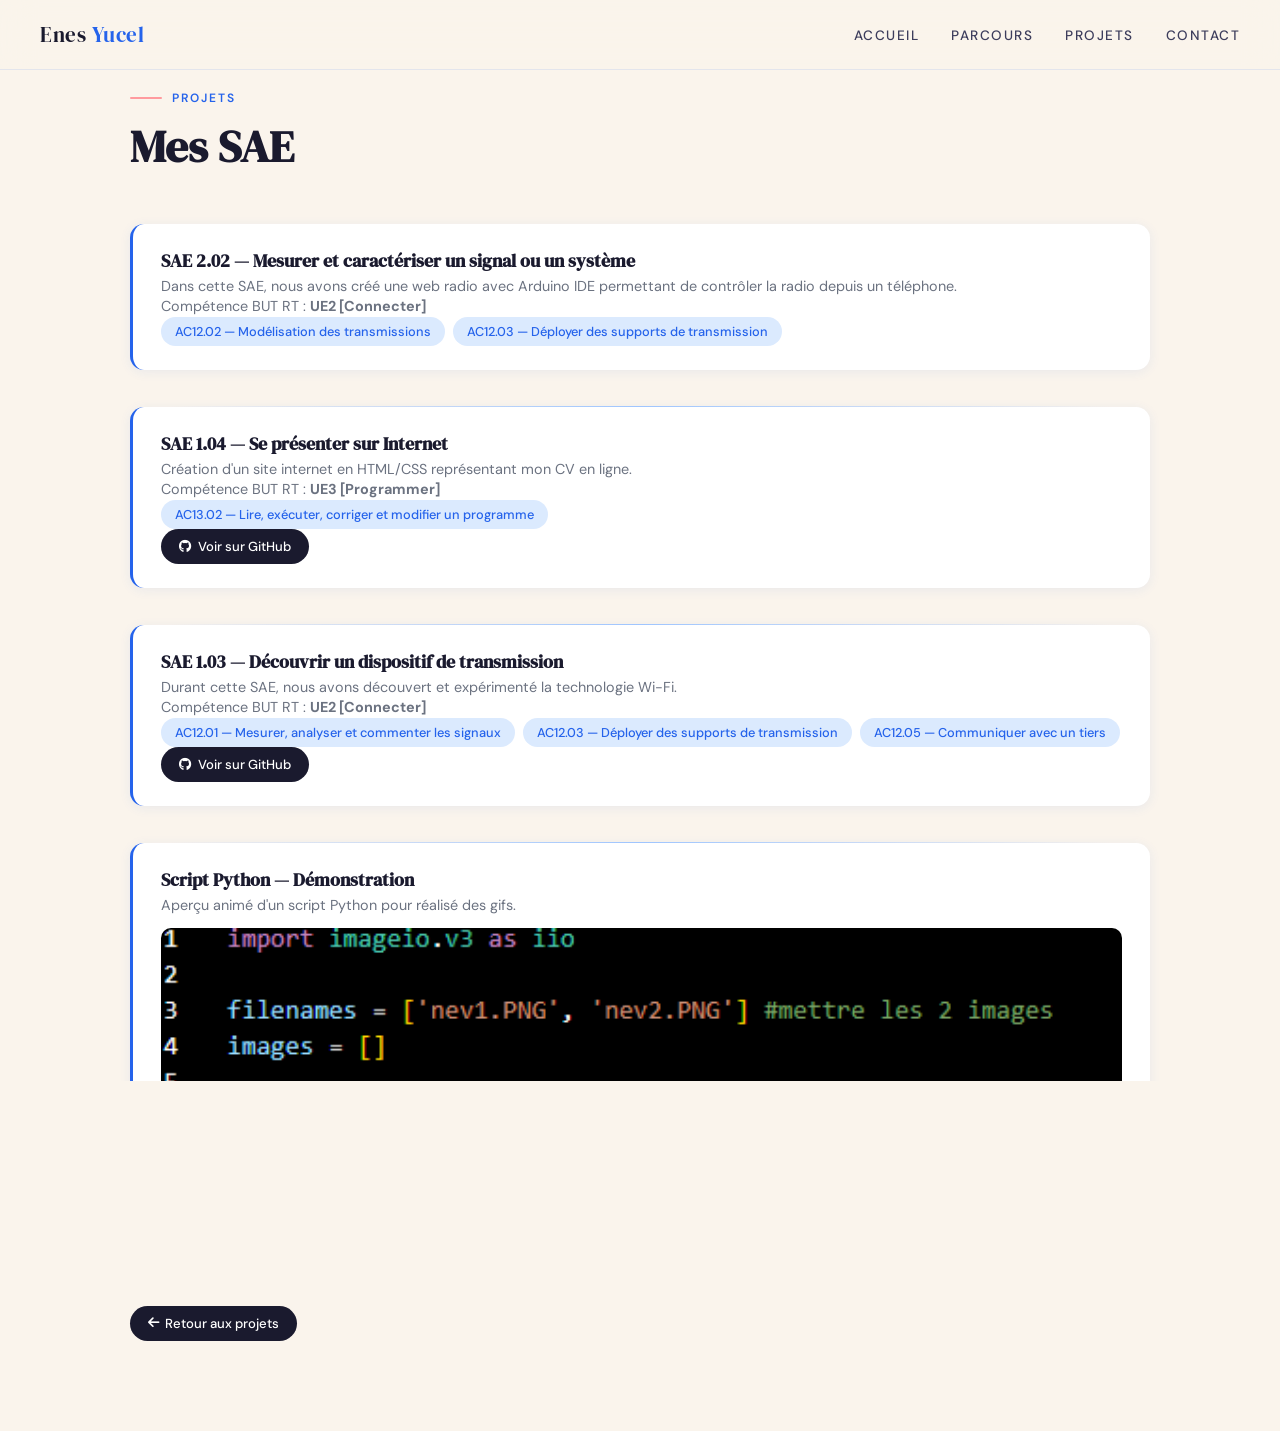
==== commit af518f4e: "Update gif.html" ====
--- a/gif.html
+++ b/gif.html
@@ -85,7 +85,7 @@
             <div class="tl-item reveal">
                 <div class="tl-card">
                     <h3>Script Python — Démonstration</h3>
-                    <p>Aperçu animé d'un script Python réalisé dans le cadre des SAE.</p>
+                    <p>Aperçu animé d'un script Python pour réalisé des gifs.</p>
                     <img src="gif.png" alt="Démonstration code Python" style="width:100%;height:auto;border-radius:10px;margin-top:12px;">
                 </div>
             </div>
